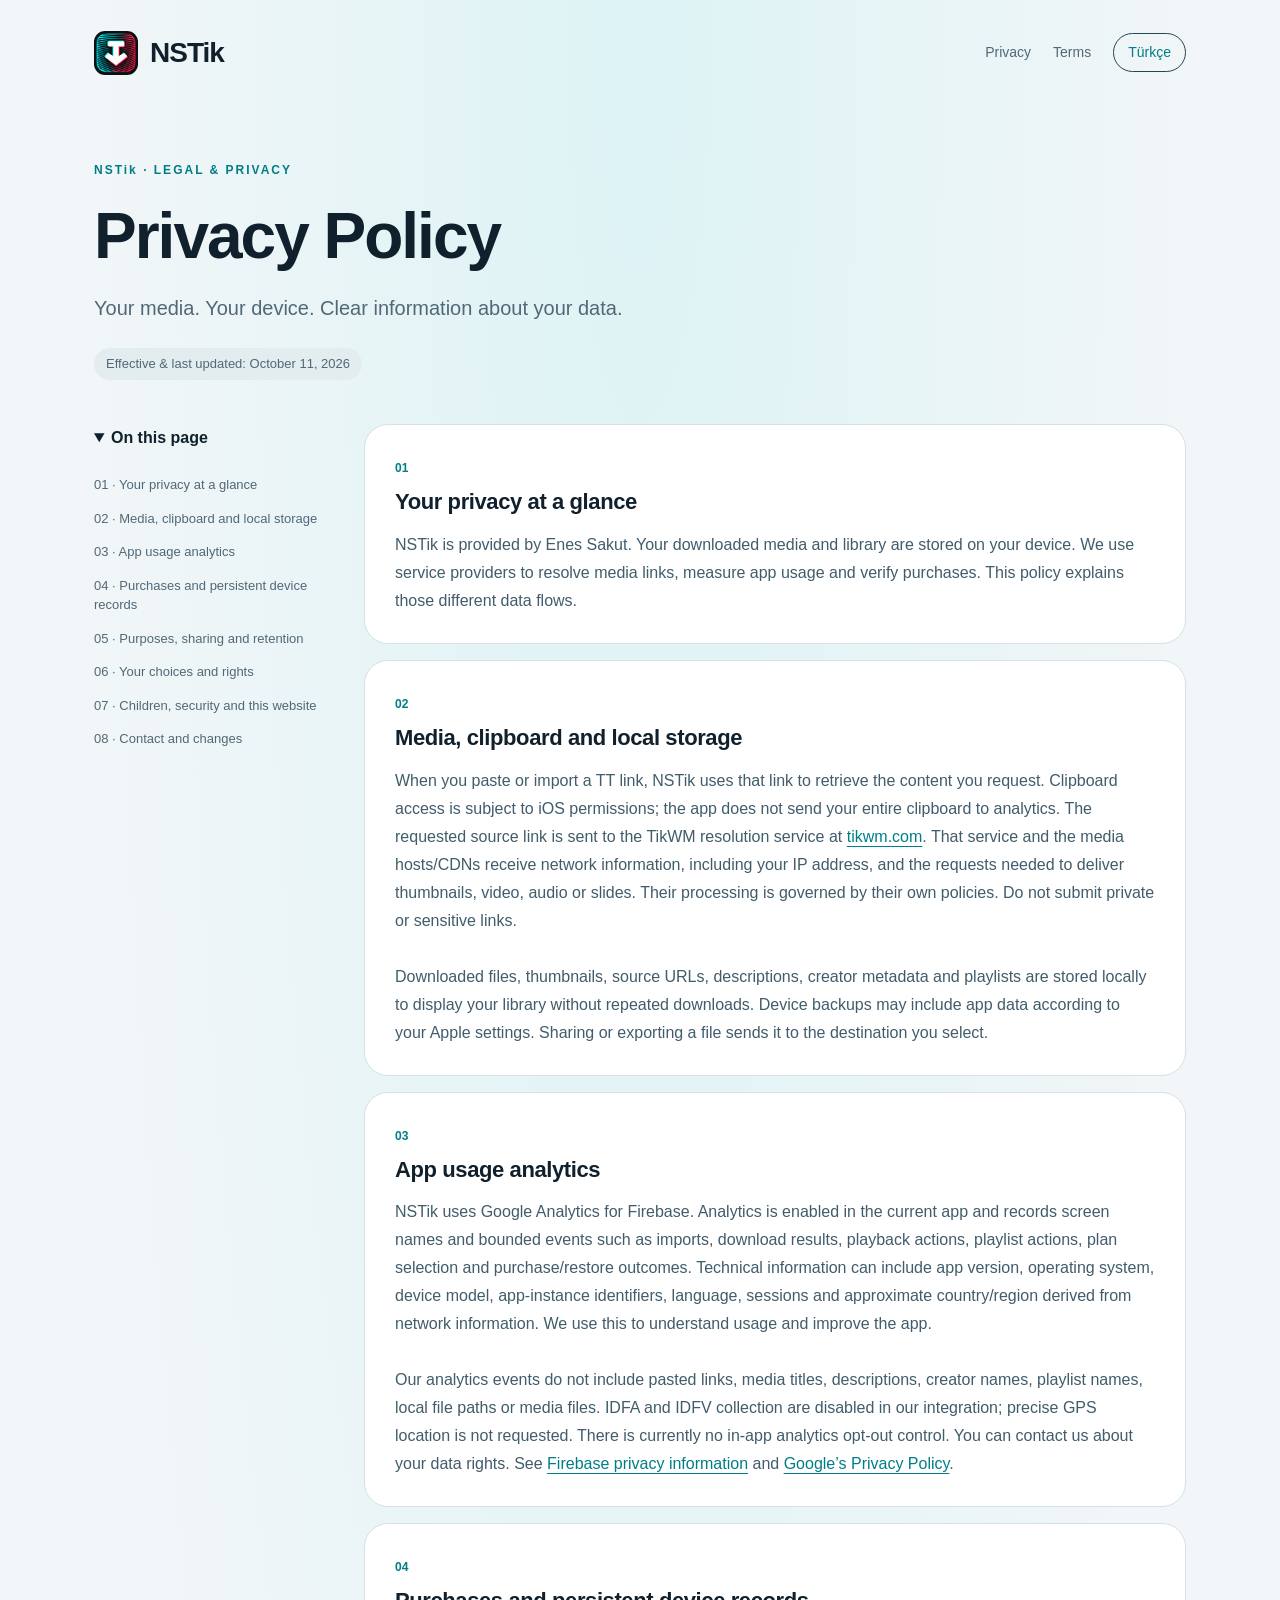
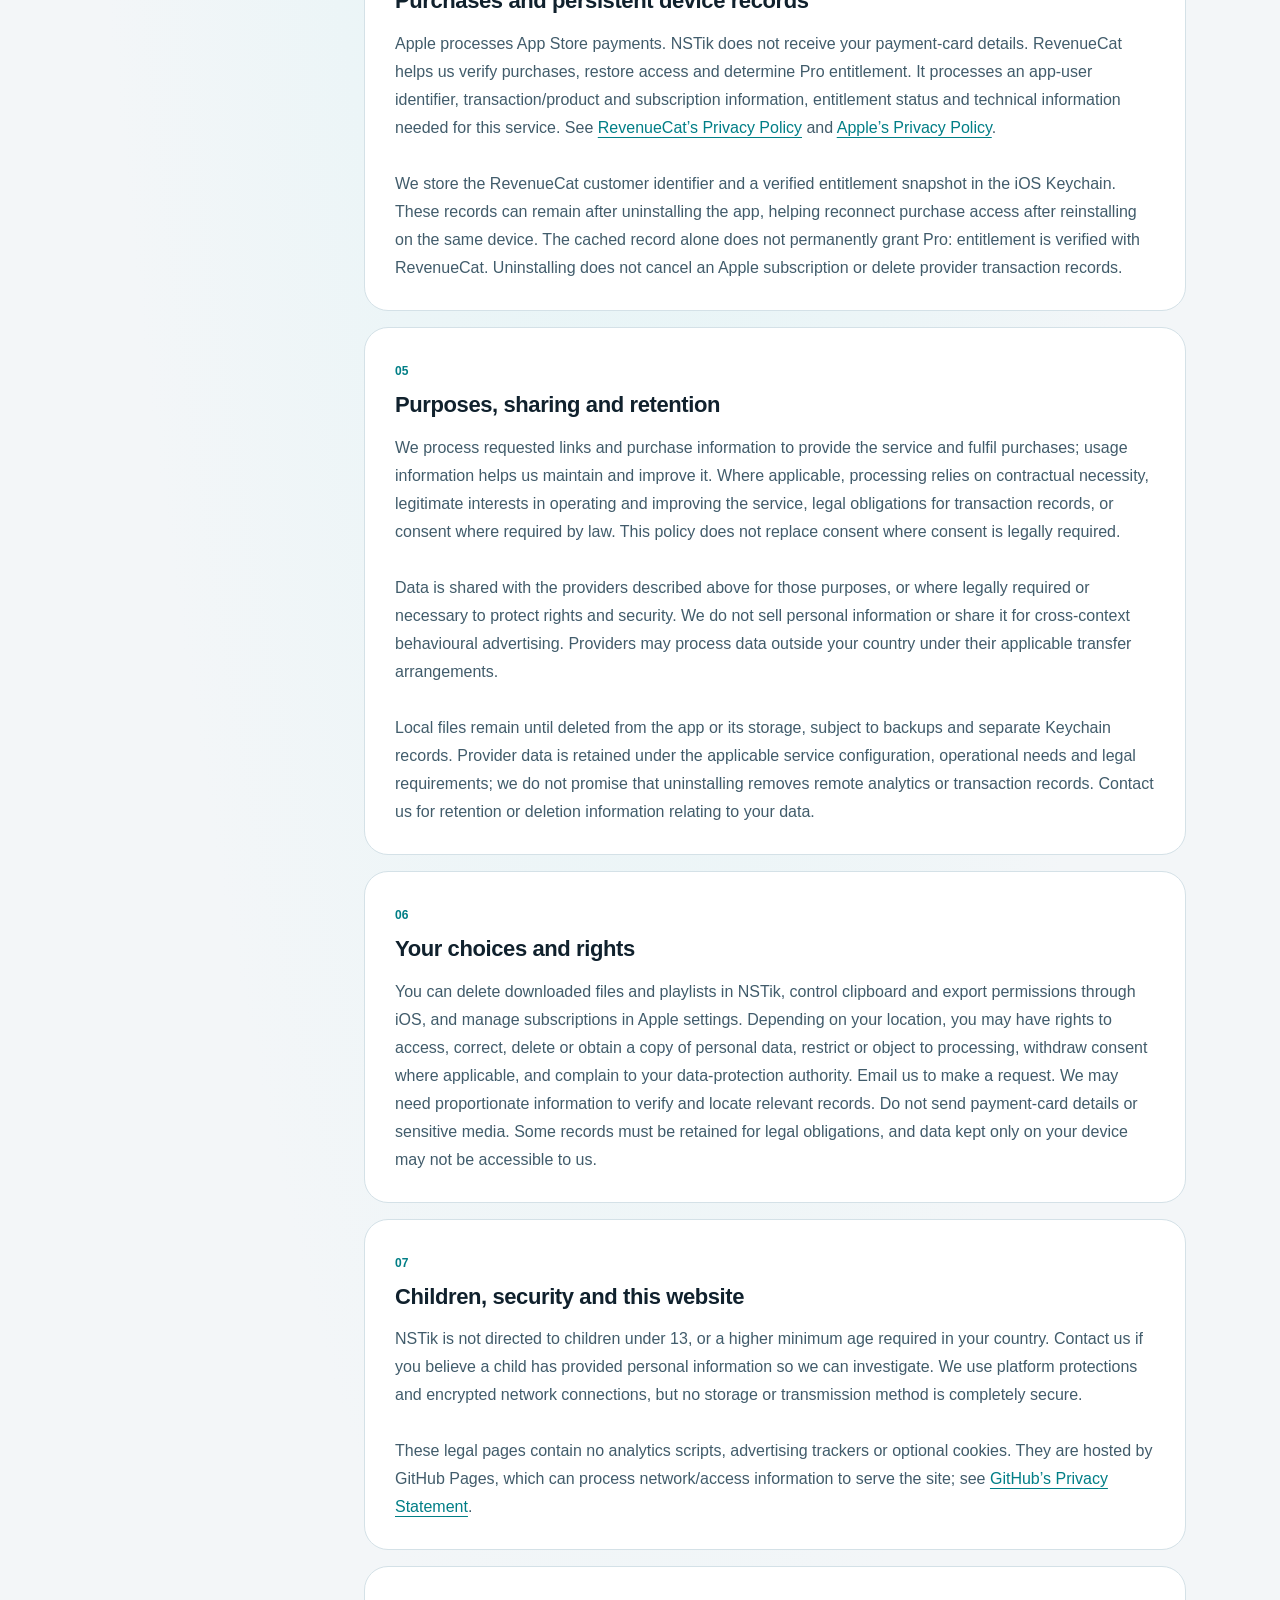
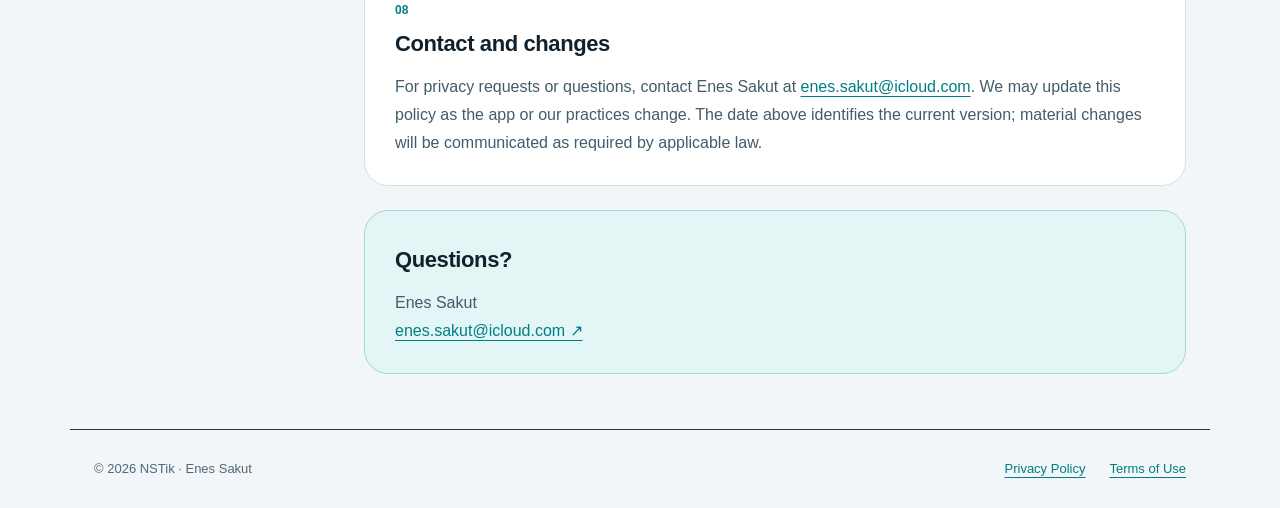
==== index.html @ 0abaee54 "Publish branded English and Turkish privacy and terms pages" ====
<!doctype html>
<html lang="en"><head><meta charset="utf-8"><meta name="viewport" content="width=device-width,initial-scale=1"><meta name="color-scheme" content="dark light"><meta name="description" content="Your media. Your device. Clear information about your data."><title>Privacy Policy · NSTik</title><link rel="icon" href="assets/icon.png"><link rel="stylesheet" href="assets/style.css"><link rel="alternate" hreflang="tr" href="privacy-policy-tr.html"></head>
<body><a class="skip" href="#main">Skip to content</a><header><a class="brand" href="index.html"><img src="assets/icon.png" width="44" height="44" alt=""><span>NSTik</span></a><nav aria-label="Pages"><a href="privacy-policy.html">Privacy</a><a href="terms-of-use.html">Terms</a><a class="language" href="privacy-policy-tr.html" lang="tr">Türkçe</a></nav></header>
<main id="main"><div class="hero"><span class="eyebrow">NSTik · LEGAL & PRIVACY</span><h1>Privacy Policy</h1><p>Your media. Your device. Clear information about your data.</p><span class="date">Effective & last updated: October 11, 2026</span></div><div class="layout"><aside><details open><summary>On this page</summary><a href="#section-1">01 · Your privacy at a glance</a><a href="#section-2">02 · Media, clipboard and local storage</a><a href="#section-3">03 · App usage analytics</a><a href="#section-4">04 · Purchases and persistent device records</a><a href="#section-5">05 · Purposes, sharing and retention</a><a href="#section-6">06 · Your choices and rights</a><a href="#section-7">07 · Children, security and this website</a><a href="#section-8">08 · Contact and changes</a></details></aside><article><section id="section-1"><span class="number">01</span><h2>Your privacy at a glance</h2><p>NSTik is provided by Enes Sakut. Your downloaded media and library are stored on your device. We use service providers to resolve media links, measure app usage and verify purchases. This policy explains those different data flows.</p></section><section id="section-2"><span class="number">02</span><h2>Media, clipboard and local storage</h2><p>When you paste or import a TT link, NSTik uses that link to retrieve the content you request. Clipboard access is subject to iOS permissions; the app does not send your entire clipboard to analytics. The requested source link is sent to the TikWM resolution service at <a href="https://www.tikwm.com/">tikwm.com</a>. That service and the media hosts/CDNs receive network information, including your IP address, and the requests needed to deliver thumbnails, video, audio or slides. Their processing is governed by their own policies. Do not submit private or sensitive links.<br><br>Downloaded files, thumbnails, source URLs, descriptions, creator metadata and playlists are stored locally to display your library without repeated downloads. Device backups may include app data according to your Apple settings. Sharing or exporting a file sends it to the destination you select.</p></section><section id="section-3"><span class="number">03</span><h2>App usage analytics</h2><p>NSTik uses Google Analytics for Firebase. Analytics is enabled in the current app and records screen names and bounded events such as imports, download results, playback actions, playlist actions, plan selection and purchase/restore outcomes. Technical information can include app version, operating system, device model, app-instance identifiers, language, sessions and approximate country/region derived from network information. We use this to understand usage and improve the app.<br><br>Our analytics events do not include pasted links, media titles, descriptions, creator names, playlist names, local file paths or media files. IDFA and IDFV collection are disabled in our integration; precise GPS location is not requested. There is currently no in-app analytics opt-out control. You can contact us about your data rights. See <a href="https://firebase.google.com/support/privacy">Firebase privacy information</a> and <a href="https://policies.google.com/privacy">Google’s Privacy Policy</a>.</p></section><section id="section-4"><span class="number">04</span><h2>Purchases and persistent device records</h2><p>Apple processes App Store payments. NSTik does not receive your payment-card details. RevenueCat helps us verify purchases, restore access and determine Pro entitlement. It processes an app-user identifier, transaction/product and subscription information, entitlement status and technical information needed for this service. See <a href="https://www.revenuecat.com/privacy">RevenueCat’s Privacy Policy</a> and <a href="https://www.apple.com/legal/privacy/">Apple’s Privacy Policy</a>.<br><br>We store the RevenueCat customer identifier and a verified entitlement snapshot in the iOS Keychain. These records can remain after uninstalling the app, helping reconnect purchase access after reinstalling on the same device. The cached record alone does not permanently grant Pro: entitlement is verified with RevenueCat. Uninstalling does not cancel an Apple subscription or delete provider transaction records.</p></section><section id="section-5"><span class="number">05</span><h2>Purposes, sharing and retention</h2><p>We process requested links and purchase information to provide the service and fulfil purchases; usage information helps us maintain and improve it. Where applicable, processing relies on contractual necessity, legitimate interests in operating and improving the service, legal obligations for transaction records, or consent where required by law. This policy does not replace consent where consent is legally required.<br><br>Data is shared with the providers described above for those purposes, or where legally required or necessary to protect rights and security. We do not sell personal information or share it for cross-context behavioural advertising. Providers may process data outside your country under their applicable transfer arrangements.<br><br>Local files remain until deleted from the app or its storage, subject to backups and separate Keychain records. Provider data is retained under the applicable service configuration, operational needs and legal requirements; we do not promise that uninstalling removes remote analytics or transaction records. Contact us for retention or deletion information relating to your data.</p></section><section id="section-6"><span class="number">06</span><h2>Your choices and rights</h2><p>You can delete downloaded files and playlists in NSTik, control clipboard and export permissions through iOS, and manage subscriptions in Apple settings. Depending on your location, you may have rights to access, correct, delete or obtain a copy of personal data, restrict or object to processing, withdraw consent where applicable, and complain to your data-protection authority. Email us to make a request. We may need proportionate information to verify and locate relevant records. Do not send payment-card details or sensitive media. Some records must be retained for legal obligations, and data kept only on your device may not be accessible to us.</p></section><section id="section-7"><span class="number">07</span><h2>Children, security and this website</h2><p>NSTik is not directed to children under 13, or a higher minimum age required in your country. Contact us if you believe a child has provided personal information so we can investigate. We use platform protections and encrypted network connections, but no storage or transmission method is completely secure.<br><br>These legal pages contain no analytics scripts, advertising trackers or optional cookies. They are hosted by GitHub Pages, which can process network/access information to serve the site; see <a href="https://docs.github.com/en/site-policy/privacy-policies/github-general-privacy-statement">GitHub’s Privacy Statement</a>.</p></section><section id="section-8"><span class="number">08</span><h2>Contact and changes</h2><p>For privacy requests or questions, contact Enes Sakut at <a href="mailto:enes.sakut@icloud.com">enes.sakut@icloud.com</a>. We may update this policy as the app or our practices change. The date above identifies the current version; material changes will be communicated as required by applicable law.</p></section><div class="contact"><h2>Questions?</h2><p>Enes Sakut</p><a href="mailto:enes.sakut@icloud.com">enes.sakut@icloud.com ↗</a></div></article></div></main><footer><span>© 2026 NSTik · Enes Sakut</span><a href="privacy-policy.html">Privacy Policy</a><a href="terms-of-use.html">Terms of Use</a></footer></body></html>
---- assets/style.css ----
*{box-sizing:border-box}html{scroll-behavior:smooth;scroll-padding-top:110px}body{margin:0;background:radial-gradient(ellipse at 50% 0,#142b40 0,transparent 600px),#060d11;color:#f3f7fa;font:16px/1.75 -apple-system,BlinkMacSystemFont,"Segoe UI",sans-serif}a{color:#19dddc;text-underline-offset:4px}a:hover{color:#9dfafa}a:focus-visible,summary:focus-visible{outline:3px solid #19dddc;outline-offset:5px}header{max-width:1140px;margin:auto;padding:28px 24px;display:flex;align-items:center;justify-content:space-between;gap:18px}.brand{display:flex;align-items:center;gap:12px;color:#f3f7fa;text-decoration:none;font-size:28px;font-weight:750;letter-spacing:-1px}.brand img{border-radius:11px}nav{display:flex;align-items:center;gap:22px;font-size:14px}nav a{text-decoration:none;color:#a6b8c7}.language{border:1px solid #284552;border-radius:24px;padding:6px 14px;color:#19dddc}main{max-width:1140px;margin:auto;padding:0 24px}.hero{padding:50px 0 44px;max-width:760px}.eyebrow{font-size:12px;font-weight:700;letter-spacing:2px;color:#19dddc}h1{font-size:clamp(38px,6vw,64px);line-height:1.12;letter-spacing:-2px;margin:18px 0}p{margin:12px 0 0}.hero p{font-size:20px;color:#a6b8c7}.date{display:inline-block;font-size:13px;color:#a6b8c7;margin-top:22px;padding:5px 12px;border-radius:20px;background:#14242e}.layout{display:grid;grid-template-columns:230px minmax(0,1fr);gap:40px;align-items:start}aside{position:sticky;top:24px}summary{font-weight:650;margin-bottom:16px;cursor:pointer}aside a{display:block;font-size:13px;line-height:1.5;color:#a6b8c7;text-decoration:none;padding:7px 0}section{border:1px solid #213642;border-radius:24px;padding:28px 30px;background:linear-gradient(125deg,#15222db3,#0d171ecc);margin-bottom:16px}h2{font-size:22px;line-height:1.35;letter-spacing:-.4px;margin:6px 0 14px}section p{color:#b8c6d0}section a{overflow-wrap:anywhere}.number{color:#19dddc;font-size:12px;font-weight:700}.contact{padding:28px 30px;border:1px solid #1b646b;border-radius:24px;background:#0b242c;margin-top:24px}.contact p{color:#b8c6d0}.contact a{overflow-wrap:anywhere}footer{max-width:1140px;margin:55px auto 0;padding:28px 24px;border-top:1px solid #213642;display:flex;flex-wrap:wrap;gap:24px;color:#a6b8c7;font-size:13px}footer span{margin-right:auto}.skip{position:absolute;top:-100px;left:16px;background:#060d11;padding:10px;z-index:5}.skip:focus{top:10px}@media(max-width:760px){header{padding:20px 20px;flex-wrap:wrap}nav{gap:16px}main{padding:0 20px}.hero{padding:30px 0}.layout{display:block}aside{position:static;margin-bottom:24px}aside details{border-bottom:1px solid #213642;padding-bottom:16px}section{padding:22px;border-radius:20px}.hero p{font-size:18px}footer{padding:24px 20px;gap:16px}}@media(prefers-color-scheme:light){body{background:radial-gradient(ellipse at 50% 0,#ddf3f5 0,transparent 600px),#f3f6f8;color:#10212d}.brand{color:#10212d}a,.eyebrow,.number,.language{color:#007e86}a:hover{color:#00565c}nav a,aside a,.hero p,.date,footer{color:#516877}.date{background:#e3edef}section{background:#fff;border-color:#d4e1e7}section p,.contact p{color:#415c6b}.contact{background:#e3f5f5;border-color:#a1d8db}}@media(prefers-reduced-motion:reduce){html{scroll-behavior:auto}}@media print{header,aside,footer,.skip{display:none}.layout{display:block}body,section{background:#fff;color:#000}section p{color:#000}section{break-inside:avoid;border-color:#ccc}}
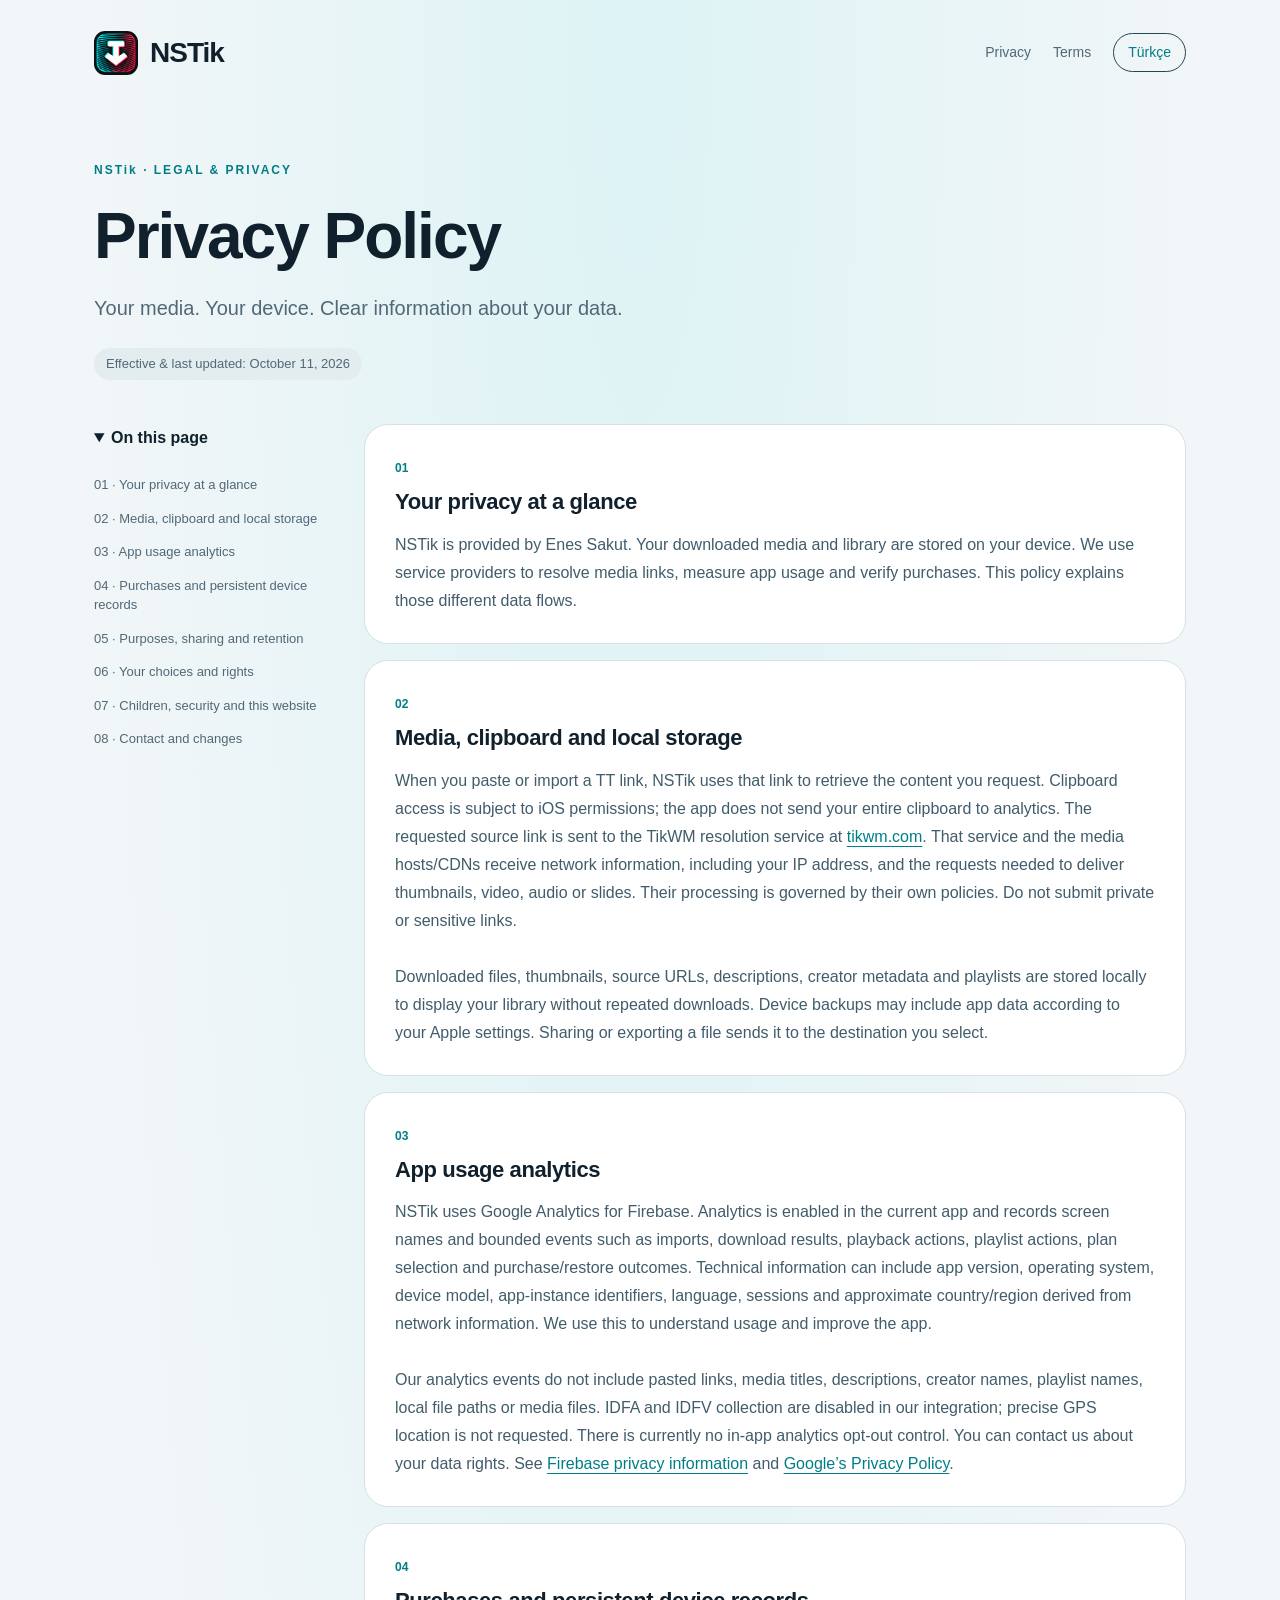
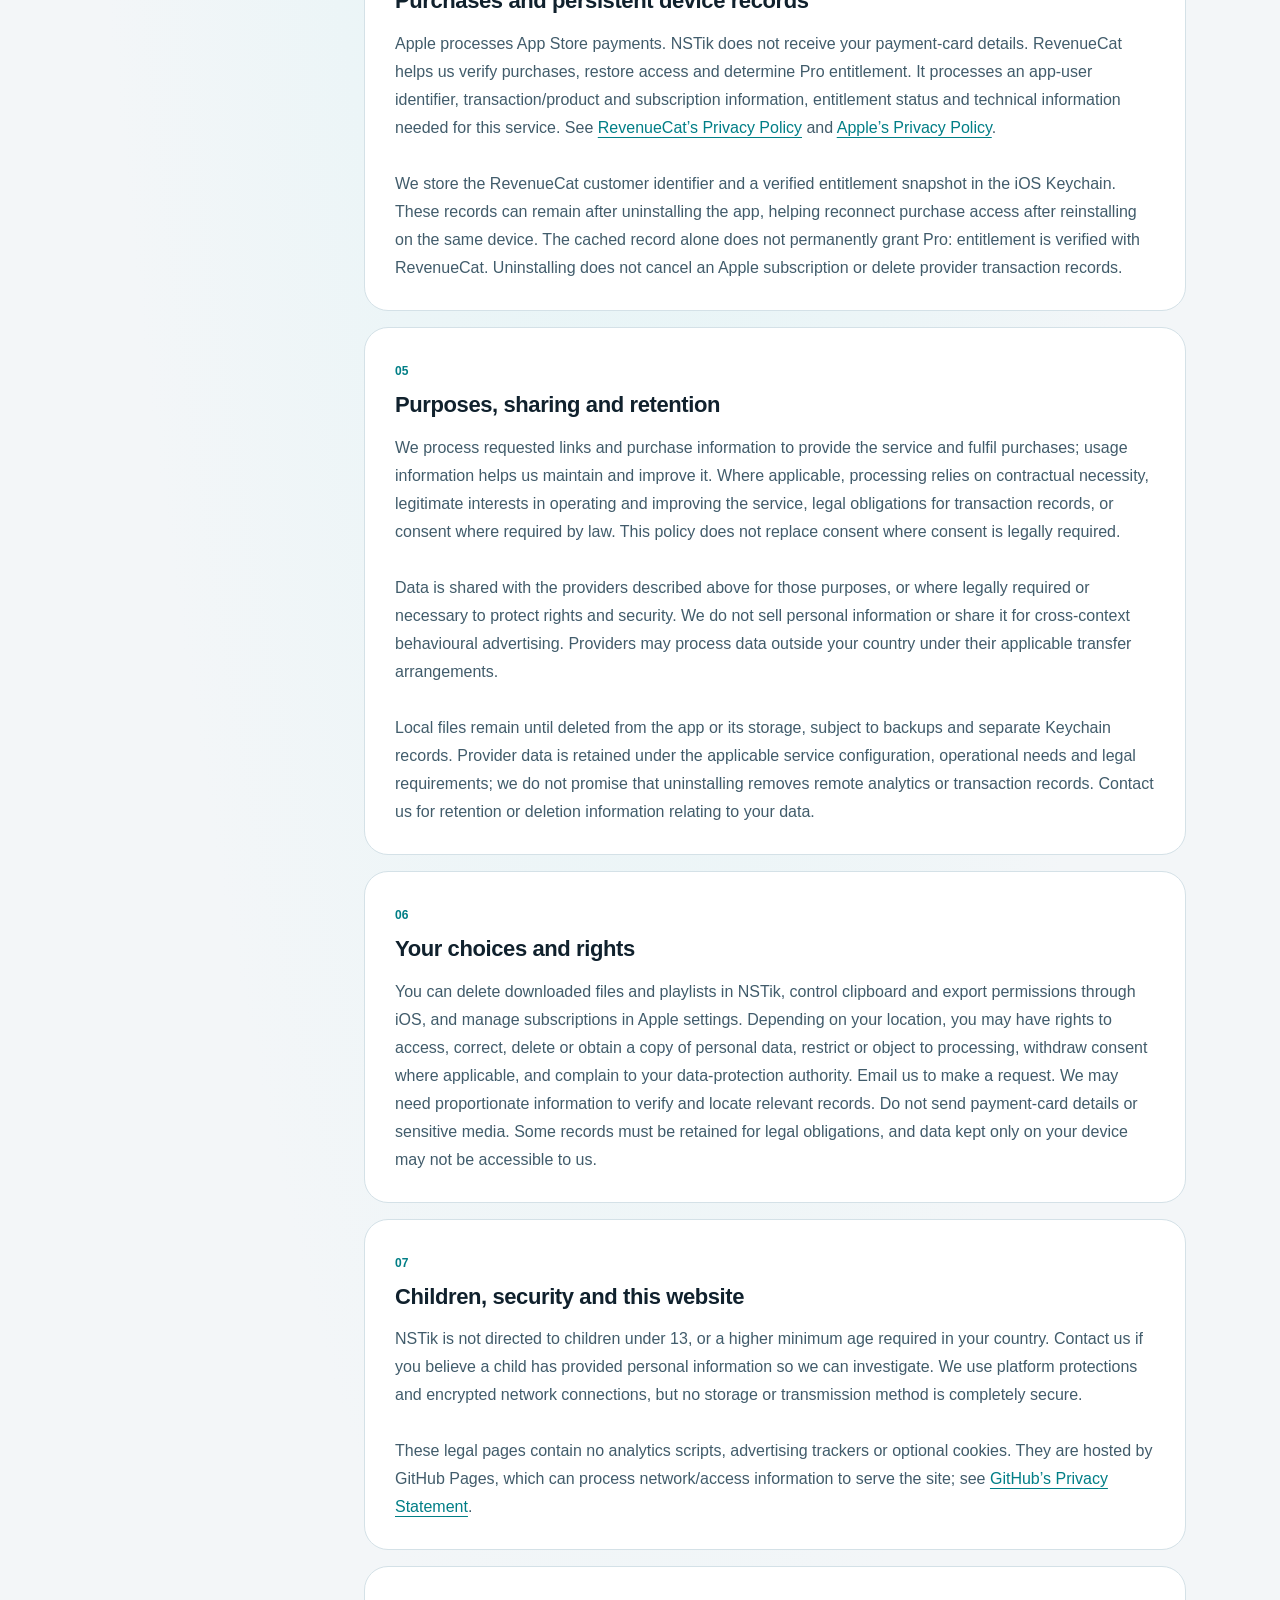
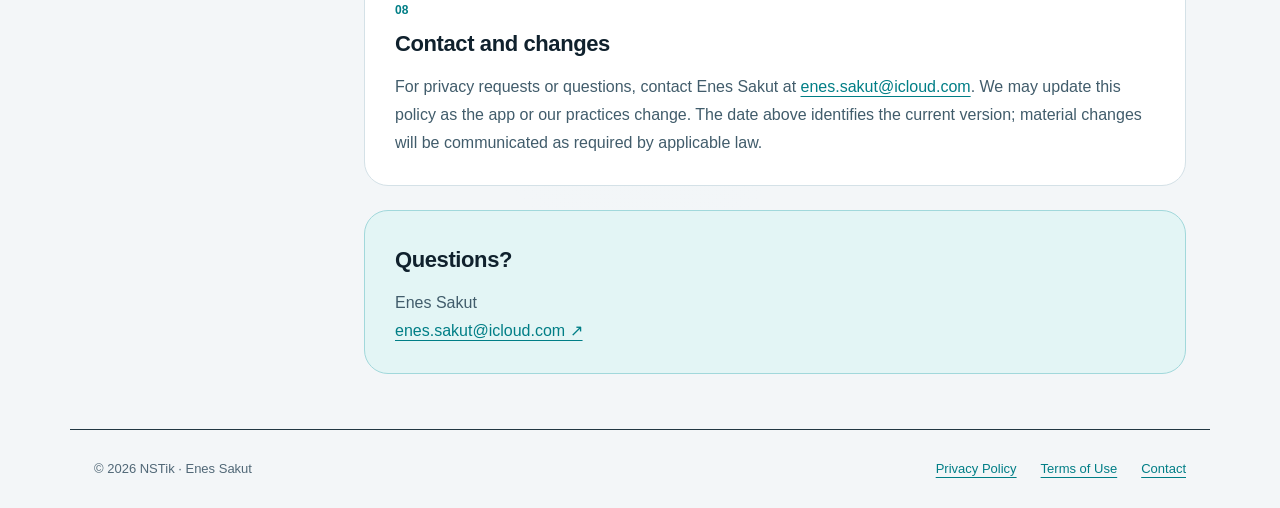
==== commit 0621d668: "Add bilingual NSTik contact and support page" ====
--- a/index.html
+++ b/index.html
@@ -1,4 +1,4 @@
 <!doctype html>
 <html lang="en"><head><meta charset="utf-8"><meta name="viewport" content="width=device-width,initial-scale=1"><meta name="color-scheme" content="dark light"><meta name="description" content="Your media. Your device. Clear information about your data."><title>Privacy Policy · NSTik</title><link rel="icon" href="assets/icon.png"><link rel="stylesheet" href="assets/style.css"><link rel="alternate" hreflang="tr" href="privacy-policy-tr.html"></head>
 <body><a class="skip" href="#main">Skip to content</a><header><a class="brand" href="index.html"><img src="assets/icon.png" width="44" height="44" alt=""><span>NSTik</span></a><nav aria-label="Pages"><a href="privacy-policy.html">Privacy</a><a href="terms-of-use.html">Terms</a><a class="language" href="privacy-policy-tr.html" lang="tr">Türkçe</a></nav></header>
-<main id="main"><div class="hero"><span class="eyebrow">NSTik · LEGAL & PRIVACY</span><h1>Privacy Policy</h1><p>Your media. Your device. Clear information about your data.</p><span class="date">Effective & last updated: October 11, 2026</span></div><div class="layout"><aside><details open><summary>On this page</summary><a href="#section-1">01 · Your privacy at a glance</a><a href="#section-2">02 · Media, clipboard and local storage</a><a href="#section-3">03 · App usage analytics</a><a href="#section-4">04 · Purchases and persistent device records</a><a href="#section-5">05 · Purposes, sharing and retention</a><a href="#section-6">06 · Your choices and rights</a><a href="#section-7">07 · Children, security and this website</a><a href="#section-8">08 · Contact and changes</a></details></aside><article><section id="section-1"><span class="number">01</span><h2>Your privacy at a glance</h2><p>NSTik is provided by Enes Sakut. Your downloaded media and library are stored on your device. We use service providers to resolve media links, measure app usage and verify purchases. This policy explains those different data flows.</p></section><section id="section-2"><span class="number">02</span><h2>Media, clipboard and local storage</h2><p>When you paste or import a TT link, NSTik uses that link to retrieve the content you request. Clipboard access is subject to iOS permissions; the app does not send your entire clipboard to analytics. The requested source link is sent to the TikWM resolution service at <a href="https://www.tikwm.com/">tikwm.com</a>. That service and the media hosts/CDNs receive network information, including your IP address, and the requests needed to deliver thumbnails, video, audio or slides. Their processing is governed by their own policies. Do not submit private or sensitive links.<br><br>Downloaded files, thumbnails, source URLs, descriptions, creator metadata and playlists are stored locally to display your library without repeated downloads. Device backups may include app data according to your Apple settings. Sharing or exporting a file sends it to the destination you select.</p></section><section id="section-3"><span class="number">03</span><h2>App usage analytics</h2><p>NSTik uses Google Analytics for Firebase. Analytics is enabled in the current app and records screen names and bounded events such as imports, download results, playback actions, playlist actions, plan selection and purchase/restore outcomes. Technical information can include app version, operating system, device model, app-instance identifiers, language, sessions and approximate country/region derived from network information. We use this to understand usage and improve the app.<br><br>Our analytics events do not include pasted links, media titles, descriptions, creator names, playlist names, local file paths or media files. IDFA and IDFV collection are disabled in our integration; precise GPS location is not requested. There is currently no in-app analytics opt-out control. You can contact us about your data rights. See <a href="https://firebase.google.com/support/privacy">Firebase privacy information</a> and <a href="https://policies.google.com/privacy">Google’s Privacy Policy</a>.</p></section><section id="section-4"><span class="number">04</span><h2>Purchases and persistent device records</h2><p>Apple processes App Store payments. NSTik does not receive your payment-card details. RevenueCat helps us verify purchases, restore access and determine Pro entitlement. It processes an app-user identifier, transaction/product and subscription information, entitlement status and technical information needed for this service. See <a href="https://www.revenuecat.com/privacy">RevenueCat’s Privacy Policy</a> and <a href="https://www.apple.com/legal/privacy/">Apple’s Privacy Policy</a>.<br><br>We store the RevenueCat customer identifier and a verified entitlement snapshot in the iOS Keychain. These records can remain after uninstalling the app, helping reconnect purchase access after reinstalling on the same device. The cached record alone does not permanently grant Pro: entitlement is verified with RevenueCat. Uninstalling does not cancel an Apple subscription or delete provider transaction records.</p></section><section id="section-5"><span class="number">05</span><h2>Purposes, sharing and retention</h2><p>We process requested links and purchase information to provide the service and fulfil purchases; usage information helps us maintain and improve it. Where applicable, processing relies on contractual necessity, legitimate interests in operating and improving the service, legal obligations for transaction records, or consent where required by law. This policy does not replace consent where consent is legally required.<br><br>Data is shared with the providers described above for those purposes, or where legally required or necessary to protect rights and security. We do not sell personal information or share it for cross-context behavioural advertising. Providers may process data outside your country under their applicable transfer arrangements.<br><br>Local files remain until deleted from the app or its storage, subject to backups and separate Keychain records. Provider data is retained under the applicable service configuration, operational needs and legal requirements; we do not promise that uninstalling removes remote analytics or transaction records. Contact us for retention or deletion information relating to your data.</p></section><section id="section-6"><span class="number">06</span><h2>Your choices and rights</h2><p>You can delete downloaded files and playlists in NSTik, control clipboard and export permissions through iOS, and manage subscriptions in Apple settings. Depending on your location, you may have rights to access, correct, delete or obtain a copy of personal data, restrict or object to processing, withdraw consent where applicable, and complain to your data-protection authority. Email us to make a request. We may need proportionate information to verify and locate relevant records. Do not send payment-card details or sensitive media. Some records must be retained for legal obligations, and data kept only on your device may not be accessible to us.</p></section><section id="section-7"><span class="number">07</span><h2>Children, security and this website</h2><p>NSTik is not directed to children under 13, or a higher minimum age required in your country. Contact us if you believe a child has provided personal information so we can investigate. We use platform protections and encrypted network connections, but no storage or transmission method is completely secure.<br><br>These legal pages contain no analytics scripts, advertising trackers or optional cookies. They are hosted by GitHub Pages, which can process network/access information to serve the site; see <a href="https://docs.github.com/en/site-policy/privacy-policies/github-general-privacy-statement">GitHub’s Privacy Statement</a>.</p></section><section id="section-8"><span class="number">08</span><h2>Contact and changes</h2><p>For privacy requests or questions, contact Enes Sakut at <a href="mailto:enes.sakut@icloud.com">enes.sakut@icloud.com</a>. We may update this policy as the app or our practices change. The date above identifies the current version; material changes will be communicated as required by applicable law.</p></section><div class="contact"><h2>Questions?</h2><p>Enes Sakut</p><a href="mailto:enes.sakut@icloud.com">enes.sakut@icloud.com ↗</a></div></article></div></main><footer><span>© 2026 NSTik · Enes Sakut</span><a href="privacy-policy.html">Privacy Policy</a><a href="terms-of-use.html">Terms of Use</a></footer></body></html>+<main id="main"><div class="hero"><span class="eyebrow">NSTik · LEGAL & PRIVACY</span><h1>Privacy Policy</h1><p>Your media. Your device. Clear information about your data.</p><span class="date">Effective & last updated: October 11, 2026</span></div><div class="layout"><aside><details open><summary>On this page</summary><a href="#section-1">01 · Your privacy at a glance</a><a href="#section-2">02 · Media, clipboard and local storage</a><a href="#section-3">03 · App usage analytics</a><a href="#section-4">04 · Purchases and persistent device records</a><a href="#section-5">05 · Purposes, sharing and retention</a><a href="#section-6">06 · Your choices and rights</a><a href="#section-7">07 · Children, security and this website</a><a href="#section-8">08 · Contact and changes</a></details></aside><article><section id="section-1"><span class="number">01</span><h2>Your privacy at a glance</h2><p>NSTik is provided by Enes Sakut. Your downloaded media and library are stored on your device. We use service providers to resolve media links, measure app usage and verify purchases. This policy explains those different data flows.</p></section><section id="section-2"><span class="number">02</span><h2>Media, clipboard and local storage</h2><p>When you paste or import a TT link, NSTik uses that link to retrieve the content you request. Clipboard access is subject to iOS permissions; the app does not send your entire clipboard to analytics. The requested source link is sent to the TikWM resolution service at <a href="https://www.tikwm.com/">tikwm.com</a>. That service and the media hosts/CDNs receive network information, including your IP address, and the requests needed to deliver thumbnails, video, audio or slides. Their processing is governed by their own policies. Do not submit private or sensitive links.<br><br>Downloaded files, thumbnails, source URLs, descriptions, creator metadata and playlists are stored locally to display your library without repeated downloads. Device backups may include app data according to your Apple settings. Sharing or exporting a file sends it to the destination you select.</p></section><section id="section-3"><span class="number">03</span><h2>App usage analytics</h2><p>NSTik uses Google Analytics for Firebase. Analytics is enabled in the current app and records screen names and bounded events such as imports, download results, playback actions, playlist actions, plan selection and purchase/restore outcomes. Technical information can include app version, operating system, device model, app-instance identifiers, language, sessions and approximate country/region derived from network information. We use this to understand usage and improve the app.<br><br>Our analytics events do not include pasted links, media titles, descriptions, creator names, playlist names, local file paths or media files. IDFA and IDFV collection are disabled in our integration; precise GPS location is not requested. There is currently no in-app analytics opt-out control. You can contact us about your data rights. See <a href="https://firebase.google.com/support/privacy">Firebase privacy information</a> and <a href="https://policies.google.com/privacy">Google’s Privacy Policy</a>.</p></section><section id="section-4"><span class="number">04</span><h2>Purchases and persistent device records</h2><p>Apple processes App Store payments. NSTik does not receive your payment-card details. RevenueCat helps us verify purchases, restore access and determine Pro entitlement. It processes an app-user identifier, transaction/product and subscription information, entitlement status and technical information needed for this service. See <a href="https://www.revenuecat.com/privacy">RevenueCat’s Privacy Policy</a> and <a href="https://www.apple.com/legal/privacy/">Apple’s Privacy Policy</a>.<br><br>We store the RevenueCat customer identifier and a verified entitlement snapshot in the iOS Keychain. These records can remain after uninstalling the app, helping reconnect purchase access after reinstalling on the same device. The cached record alone does not permanently grant Pro: entitlement is verified with RevenueCat. Uninstalling does not cancel an Apple subscription or delete provider transaction records.</p></section><section id="section-5"><span class="number">05</span><h2>Purposes, sharing and retention</h2><p>We process requested links and purchase information to provide the service and fulfil purchases; usage information helps us maintain and improve it. Where applicable, processing relies on contractual necessity, legitimate interests in operating and improving the service, legal obligations for transaction records, or consent where required by law. This policy does not replace consent where consent is legally required.<br><br>Data is shared with the providers described above for those purposes, or where legally required or necessary to protect rights and security. We do not sell personal information or share it for cross-context behavioural advertising. Providers may process data outside your country under their applicable transfer arrangements.<br><br>Local files remain until deleted from the app or its storage, subject to backups and separate Keychain records. Provider data is retained under the applicable service configuration, operational needs and legal requirements; we do not promise that uninstalling removes remote analytics or transaction records. Contact us for retention or deletion information relating to your data.</p></section><section id="section-6"><span class="number">06</span><h2>Your choices and rights</h2><p>You can delete downloaded files and playlists in NSTik, control clipboard and export permissions through iOS, and manage subscriptions in Apple settings. Depending on your location, you may have rights to access, correct, delete or obtain a copy of personal data, restrict or object to processing, withdraw consent where applicable, and complain to your data-protection authority. Email us to make a request. We may need proportionate information to verify and locate relevant records. Do not send payment-card details or sensitive media. Some records must be retained for legal obligations, and data kept only on your device may not be accessible to us.</p></section><section id="section-7"><span class="number">07</span><h2>Children, security and this website</h2><p>NSTik is not directed to children under 13, or a higher minimum age required in your country. Contact us if you believe a child has provided personal information so we can investigate. We use platform protections and encrypted network connections, but no storage or transmission method is completely secure.<br><br>These legal pages contain no analytics scripts, advertising trackers or optional cookies. They are hosted by GitHub Pages, which can process network/access information to serve the site; see <a href="https://docs.github.com/en/site-policy/privacy-policies/github-general-privacy-statement">GitHub’s Privacy Statement</a>.</p></section><section id="section-8"><span class="number">08</span><h2>Contact and changes</h2><p>For privacy requests or questions, contact Enes Sakut at <a href="mailto:enes.sakut@icloud.com">enes.sakut@icloud.com</a>. We may update this policy as the app or our practices change. The date above identifies the current version; material changes will be communicated as required by applicable law.</p></section><div class="contact"><h2>Questions?</h2><p>Enes Sakut</p><a href="mailto:enes.sakut@icloud.com">enes.sakut@icloud.com ↗</a></div></article></div></main><footer><span>© 2026 NSTik · Enes Sakut</span><a href="privacy-policy.html">Privacy Policy</a><a href="terms-of-use.html">Terms of Use</a><a href="contact/">Contact</a></footer></body></html>
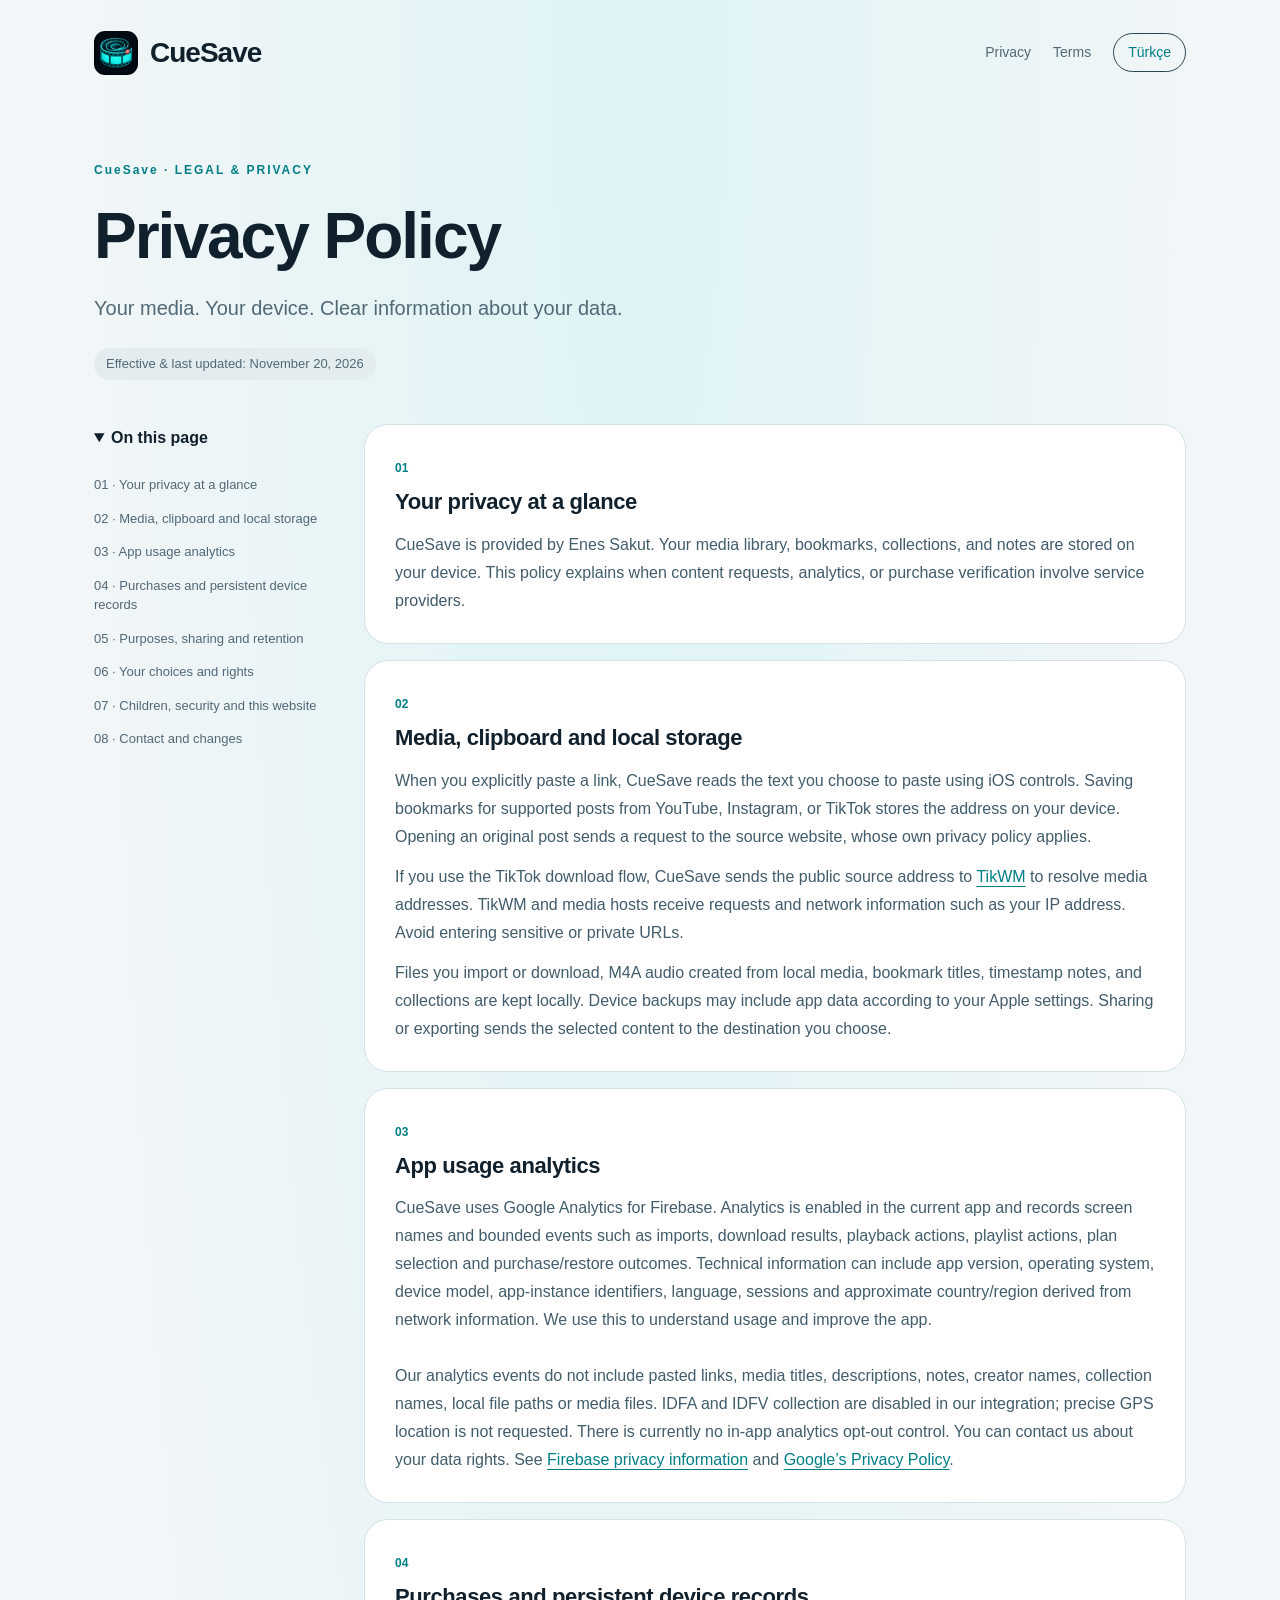
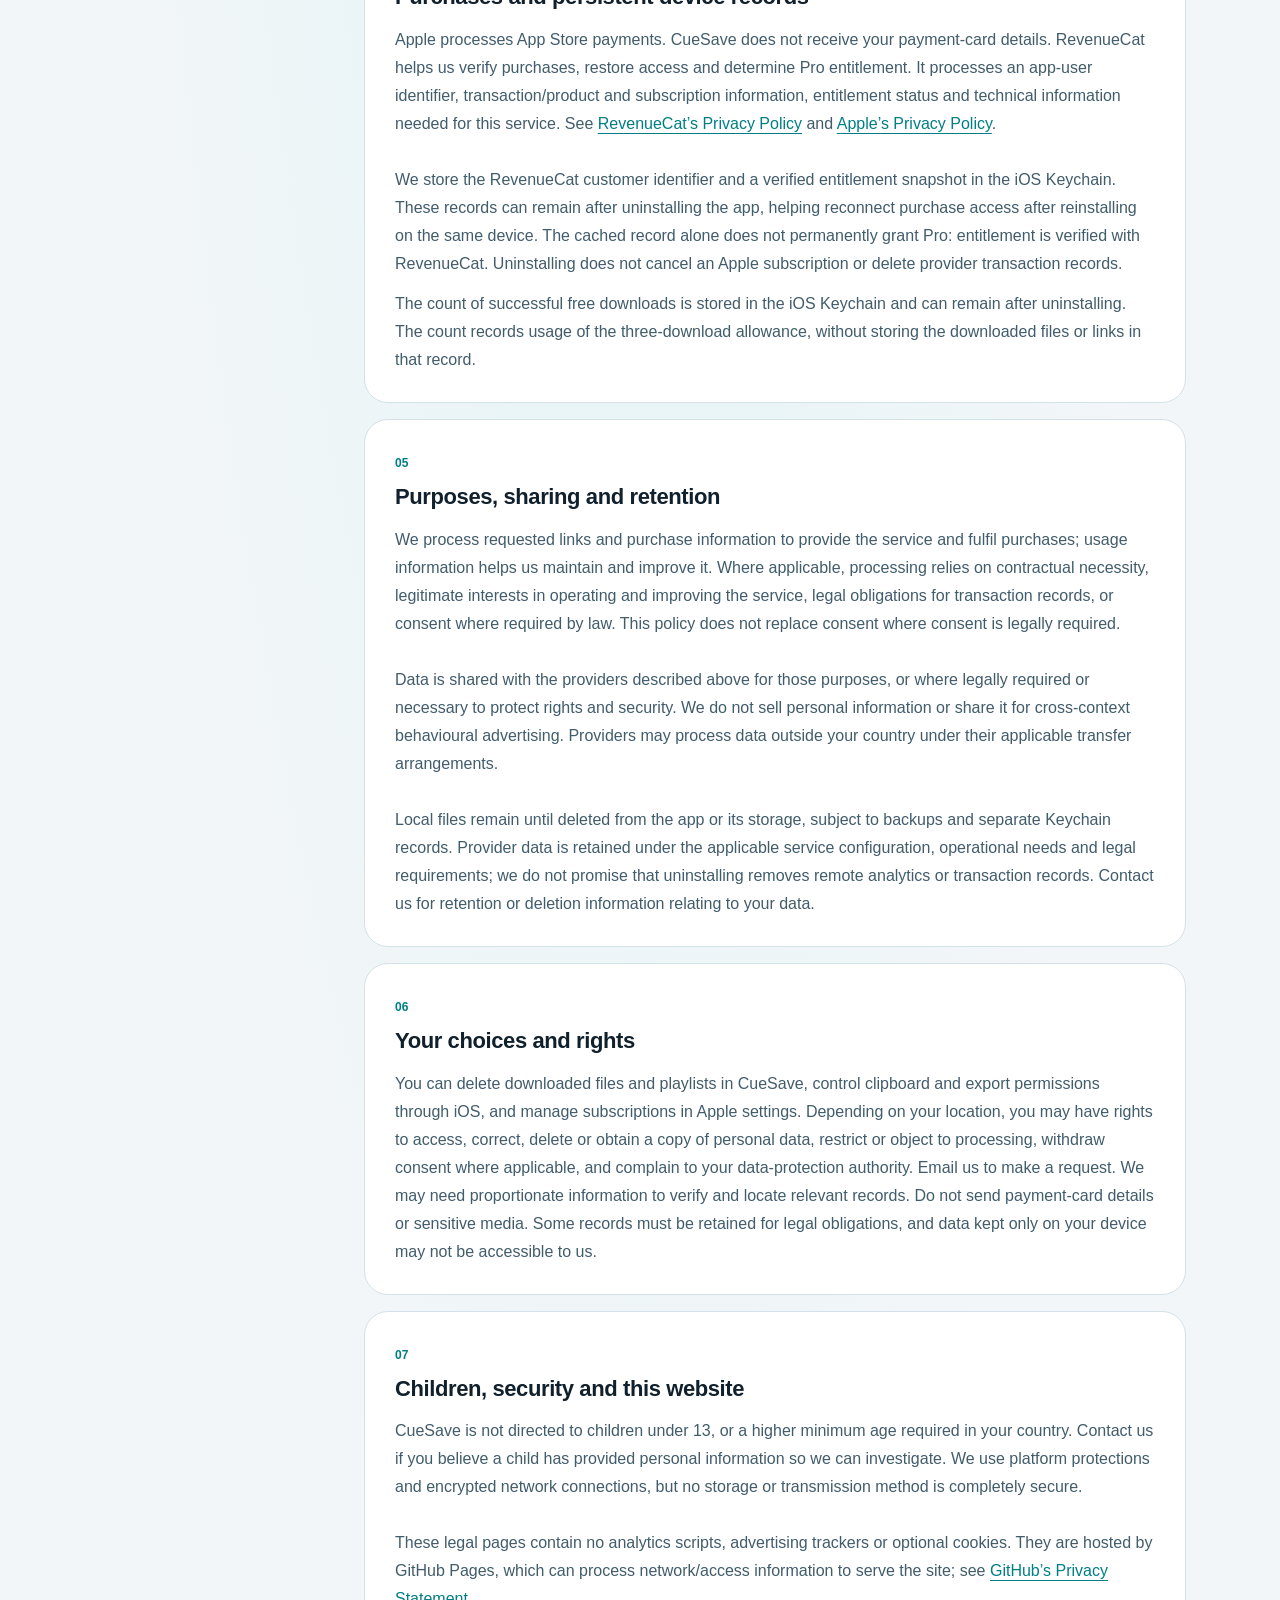
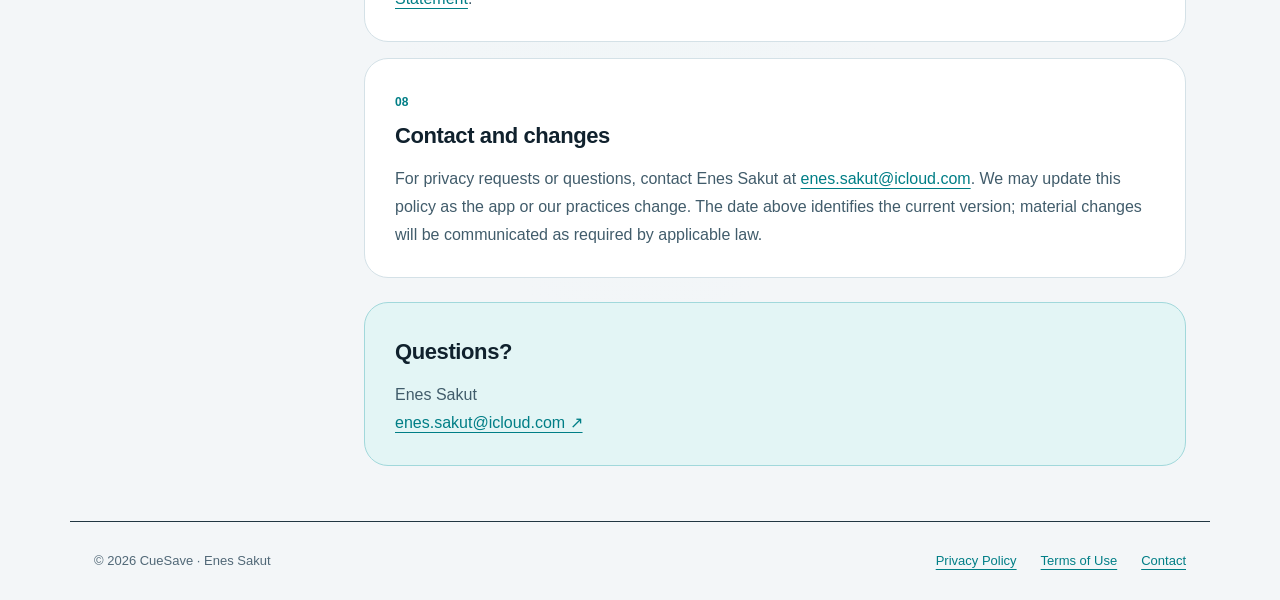
==== commit d212cce2: "Update legal and support site for CueSave" ====
--- a/index.html
+++ b/index.html
@@ -1,4 +1,4 @@
 <!doctype html>
-<html lang="en"><head><meta charset="utf-8"><meta name="viewport" content="width=device-width,initial-scale=1"><meta name="color-scheme" content="dark light"><meta name="description" content="Your media. Your device. Clear information about your data."><title>Privacy Policy · NSTik</title><link rel="icon" href="assets/icon.png"><link rel="stylesheet" href="assets/style.css"><link rel="alternate" hreflang="tr" href="privacy-policy-tr.html"></head>
-<body><a class="skip" href="#main">Skip to content</a><header><a class="brand" href="index.html"><img src="assets/icon.png" width="44" height="44" alt=""><span>NSTik</span></a><nav aria-label="Pages"><a href="privacy-policy.html">Privacy</a><a href="terms-of-use.html">Terms</a><a class="language" href="privacy-policy-tr.html" lang="tr">Türkçe</a></nav></header>
-<main id="main"><div class="hero"><span class="eyebrow">NSTik · LEGAL & PRIVACY</span><h1>Privacy Policy</h1><p>Your media. Your device. Clear information about your data.</p><span class="date">Effective & last updated: October 11, 2026</span></div><div class="layout"><aside><details open><summary>On this page</summary><a href="#section-1">01 · Your privacy at a glance</a><a href="#section-2">02 · Media, clipboard and local storage</a><a href="#section-3">03 · App usage analytics</a><a href="#section-4">04 · Purchases and persistent device records</a><a href="#section-5">05 · Purposes, sharing and retention</a><a href="#section-6">06 · Your choices and rights</a><a href="#section-7">07 · Children, security and this website</a><a href="#section-8">08 · Contact and changes</a></details></aside><article><section id="section-1"><span class="number">01</span><h2>Your privacy at a glance</h2><p>NSTik is provided by Enes Sakut. Your downloaded media and library are stored on your device. We use service providers to resolve media links, measure app usage and verify purchases. This policy explains those different data flows.</p></section><section id="section-2"><span class="number">02</span><h2>Media, clipboard and local storage</h2><p>When you paste or import a TT link, NSTik uses that link to retrieve the content you request. Clipboard access is subject to iOS permissions; the app does not send your entire clipboard to analytics. The requested source link is sent to the TikWM resolution service at <a href="https://www.tikwm.com/">tikwm.com</a>. That service and the media hosts/CDNs receive network information, including your IP address, and the requests needed to deliver thumbnails, video, audio or slides. Their processing is governed by their own policies. Do not submit private or sensitive links.<br><br>Downloaded files, thumbnails, source URLs, descriptions, creator metadata and playlists are stored locally to display your library without repeated downloads. Device backups may include app data according to your Apple settings. Sharing or exporting a file sends it to the destination you select.</p></section><section id="section-3"><span class="number">03</span><h2>App usage analytics</h2><p>NSTik uses Google Analytics for Firebase. Analytics is enabled in the current app and records screen names and bounded events such as imports, download results, playback actions, playlist actions, plan selection and purchase/restore outcomes. Technical information can include app version, operating system, device model, app-instance identifiers, language, sessions and approximate country/region derived from network information. We use this to understand usage and improve the app.<br><br>Our analytics events do not include pasted links, media titles, descriptions, creator names, playlist names, local file paths or media files. IDFA and IDFV collection are disabled in our integration; precise GPS location is not requested. There is currently no in-app analytics opt-out control. You can contact us about your data rights. See <a href="https://firebase.google.com/support/privacy">Firebase privacy information</a> and <a href="https://policies.google.com/privacy">Google’s Privacy Policy</a>.</p></section><section id="section-4"><span class="number">04</span><h2>Purchases and persistent device records</h2><p>Apple processes App Store payments. NSTik does not receive your payment-card details. RevenueCat helps us verify purchases, restore access and determine Pro entitlement. It processes an app-user identifier, transaction/product and subscription information, entitlement status and technical information needed for this service. See <a href="https://www.revenuecat.com/privacy">RevenueCat’s Privacy Policy</a> and <a href="https://www.apple.com/legal/privacy/">Apple’s Privacy Policy</a>.<br><br>We store the RevenueCat customer identifier and a verified entitlement snapshot in the iOS Keychain. These records can remain after uninstalling the app, helping reconnect purchase access after reinstalling on the same device. The cached record alone does not permanently grant Pro: entitlement is verified with RevenueCat. Uninstalling does not cancel an Apple subscription or delete provider transaction records.</p></section><section id="section-5"><span class="number">05</span><h2>Purposes, sharing and retention</h2><p>We process requested links and purchase information to provide the service and fulfil purchases; usage information helps us maintain and improve it. Where applicable, processing relies on contractual necessity, legitimate interests in operating and improving the service, legal obligations for transaction records, or consent where required by law. This policy does not replace consent where consent is legally required.<br><br>Data is shared with the providers described above for those purposes, or where legally required or necessary to protect rights and security. We do not sell personal information or share it for cross-context behavioural advertising. Providers may process data outside your country under their applicable transfer arrangements.<br><br>Local files remain until deleted from the app or its storage, subject to backups and separate Keychain records. Provider data is retained under the applicable service configuration, operational needs and legal requirements; we do not promise that uninstalling removes remote analytics or transaction records. Contact us for retention or deletion information relating to your data.</p></section><section id="section-6"><span class="number">06</span><h2>Your choices and rights</h2><p>You can delete downloaded files and playlists in NSTik, control clipboard and export permissions through iOS, and manage subscriptions in Apple settings. Depending on your location, you may have rights to access, correct, delete or obtain a copy of personal data, restrict or object to processing, withdraw consent where applicable, and complain to your data-protection authority. Email us to make a request. We may need proportionate information to verify and locate relevant records. Do not send payment-card details or sensitive media. Some records must be retained for legal obligations, and data kept only on your device may not be accessible to us.</p></section><section id="section-7"><span class="number">07</span><h2>Children, security and this website</h2><p>NSTik is not directed to children under 13, or a higher minimum age required in your country. Contact us if you believe a child has provided personal information so we can investigate. We use platform protections and encrypted network connections, but no storage or transmission method is completely secure.<br><br>These legal pages contain no analytics scripts, advertising trackers or optional cookies. They are hosted by GitHub Pages, which can process network/access information to serve the site; see <a href="https://docs.github.com/en/site-policy/privacy-policies/github-general-privacy-statement">GitHub’s Privacy Statement</a>.</p></section><section id="section-8"><span class="number">08</span><h2>Contact and changes</h2><p>For privacy requests or questions, contact Enes Sakut at <a href="mailto:enes.sakut@icloud.com">enes.sakut@icloud.com</a>. We may update this policy as the app or our practices change. The date above identifies the current version; material changes will be communicated as required by applicable law.</p></section><div class="contact"><h2>Questions?</h2><p>Enes Sakut</p><a href="mailto:enes.sakut@icloud.com">enes.sakut@icloud.com ↗</a></div></article></div></main><footer><span>© 2026 NSTik · Enes Sakut</span><a href="privacy-policy.html">Privacy Policy</a><a href="terms-of-use.html">Terms of Use</a><a href="contact/">Contact</a></footer></body></html>+<html lang="en"><head><meta charset="utf-8"><meta name="viewport" content="width=device-width,initial-scale=1"><meta name="color-scheme" content="dark light"><meta name="description" content="Your media. Your device. Clear information about your data."><title>Privacy Policy · CueSave</title><link rel="icon" href="assets/icon.png"><link rel="stylesheet" href="assets/style.css"><link rel="alternate" hreflang="tr" href="privacy-policy-tr.html"></head>
+<body><a class="skip" href="#main">Skip to content</a><header><a class="brand" href="index.html"><img src="assets/icon.png" width="44" height="44" alt=""><span>CueSave</span></a><nav aria-label="Pages"><a href="privacy-policy.html">Privacy</a><a href="terms-of-use.html">Terms</a><a class="language" href="privacy-policy-tr.html" lang="tr">Türkçe</a></nav></header>
+<main id="main"><div class="hero"><span class="eyebrow">CueSave · LEGAL & PRIVACY</span><h1>Privacy Policy</h1><p>Your media. Your device. Clear information about your data.</p><span class="date">Effective & last updated: November 20, 2026</span></div><div class="layout"><aside><details open><summary>On this page</summary><a href="#section-1">01 · Your privacy at a glance</a><a href="#section-2">02 · Media, clipboard and local storage</a><a href="#section-3">03 · App usage analytics</a><a href="#section-4">04 · Purchases and persistent device records</a><a href="#section-5">05 · Purposes, sharing and retention</a><a href="#section-6">06 · Your choices and rights</a><a href="#section-7">07 · Children, security and this website</a><a href="#section-8">08 · Contact and changes</a></details></aside><article><section id="section-1"><span class="number">01</span><h2>Your privacy at a glance</h2><p>CueSave is provided by Enes Sakut. Your media library, bookmarks, collections, and notes are stored on your device. This policy explains when content requests, analytics, or purchase verification involve service providers.</p></section><section id="section-2"><span class="number">02</span><h2>Media, clipboard and local storage</h2><p>When you explicitly paste a link, CueSave reads the text you choose to paste using iOS controls. Saving bookmarks for supported posts from YouTube, Instagram, or TikTok stores the address on your device. Opening an original post sends a request to the source website, whose own privacy policy applies.</p><p>If you use the TikTok download flow, CueSave sends the public source address to <a href="https://www.tikwm.com/">TikWM</a> to resolve media addresses. TikWM and media hosts receive requests and network information such as your IP address. Avoid entering sensitive or private URLs.</p><p>Files you import or download, M4A audio created from local media, bookmark titles, timestamp notes, and collections are kept locally. Device backups may include app data according to your Apple settings. Sharing or exporting sends the selected content to the destination you choose.</p></section><section id="section-3"><span class="number">03</span><h2>App usage analytics</h2><p>CueSave uses Google Analytics for Firebase. Analytics is enabled in the current app and records screen names and bounded events such as imports, download results, playback actions, playlist actions, plan selection and purchase/restore outcomes. Technical information can include app version, operating system, device model, app-instance identifiers, language, sessions and approximate country/region derived from network information. We use this to understand usage and improve the app.<br><br>Our analytics events do not include pasted links, media titles, descriptions, notes, creator names, collection names, local file paths or media files. IDFA and IDFV collection are disabled in our integration; precise GPS location is not requested. There is currently no in-app analytics opt-out control. You can contact us about your data rights. See <a href="https://firebase.google.com/support/privacy">Firebase privacy information</a> and <a href="https://policies.google.com/privacy">Google’s Privacy Policy</a>.</p></section><section id="section-4"><span class="number">04</span><h2>Purchases and persistent device records</h2><p>Apple processes App Store payments. CueSave does not receive your payment-card details. RevenueCat helps us verify purchases, restore access and determine Pro entitlement. It processes an app-user identifier, transaction/product and subscription information, entitlement status and technical information needed for this service. See <a href="https://www.revenuecat.com/privacy">RevenueCat’s Privacy Policy</a> and <a href="https://www.apple.com/legal/privacy/">Apple’s Privacy Policy</a>.<br><br>We store the RevenueCat customer identifier and a verified entitlement snapshot in the iOS Keychain. These records can remain after uninstalling the app, helping reconnect purchase access after reinstalling on the same device. The cached record alone does not permanently grant Pro: entitlement is verified with RevenueCat. Uninstalling does not cancel an Apple subscription or delete provider transaction records.</p><p>The count of successful free downloads is stored in the iOS Keychain and can remain after uninstalling. The count records usage of the three-download allowance, without storing the downloaded files or links in that record.</p></section><section id="section-5"><span class="number">05</span><h2>Purposes, sharing and retention</h2><p>We process requested links and purchase information to provide the service and fulfil purchases; usage information helps us maintain and improve it. Where applicable, processing relies on contractual necessity, legitimate interests in operating and improving the service, legal obligations for transaction records, or consent where required by law. This policy does not replace consent where consent is legally required.<br><br>Data is shared with the providers described above for those purposes, or where legally required or necessary to protect rights and security. We do not sell personal information or share it for cross-context behavioural advertising. Providers may process data outside your country under their applicable transfer arrangements.<br><br>Local files remain until deleted from the app or its storage, subject to backups and separate Keychain records. Provider data is retained under the applicable service configuration, operational needs and legal requirements; we do not promise that uninstalling removes remote analytics or transaction records. Contact us for retention or deletion information relating to your data.</p></section><section id="section-6"><span class="number">06</span><h2>Your choices and rights</h2><p>You can delete downloaded files and playlists in CueSave, control clipboard and export permissions through iOS, and manage subscriptions in Apple settings. Depending on your location, you may have rights to access, correct, delete or obtain a copy of personal data, restrict or object to processing, withdraw consent where applicable, and complain to your data-protection authority. Email us to make a request. We may need proportionate information to verify and locate relevant records. Do not send payment-card details or sensitive media. Some records must be retained for legal obligations, and data kept only on your device may not be accessible to us.</p></section><section id="section-7"><span class="number">07</span><h2>Children, security and this website</h2><p>CueSave is not directed to children under 13, or a higher minimum age required in your country. Contact us if you believe a child has provided personal information so we can investigate. We use platform protections and encrypted network connections, but no storage or transmission method is completely secure.<br><br>These legal pages contain no analytics scripts, advertising trackers or optional cookies. They are hosted by GitHub Pages, which can process network/access information to serve the site; see <a href="https://docs.github.com/en/site-policy/privacy-policies/github-general-privacy-statement">GitHub’s Privacy Statement</a>.</p></section><section id="section-8"><span class="number">08</span><h2>Contact and changes</h2><p>For privacy requests or questions, contact Enes Sakut at <a href="mailto:enes.sakut@icloud.com">enes.sakut@icloud.com</a>. We may update this policy as the app or our practices change. The date above identifies the current version; material changes will be communicated as required by applicable law.</p></section><div class="contact"><h2>Questions?</h2><p>Enes Sakut</p><a href="mailto:enes.sakut@icloud.com">enes.sakut@icloud.com ↗</a></div></article></div></main><footer><span>© 2026 CueSave · Enes Sakut</span><a href="privacy-policy.html">Privacy Policy</a><a href="terms-of-use.html">Terms of Use</a><a href="contact/">Contact</a></footer></body></html>
